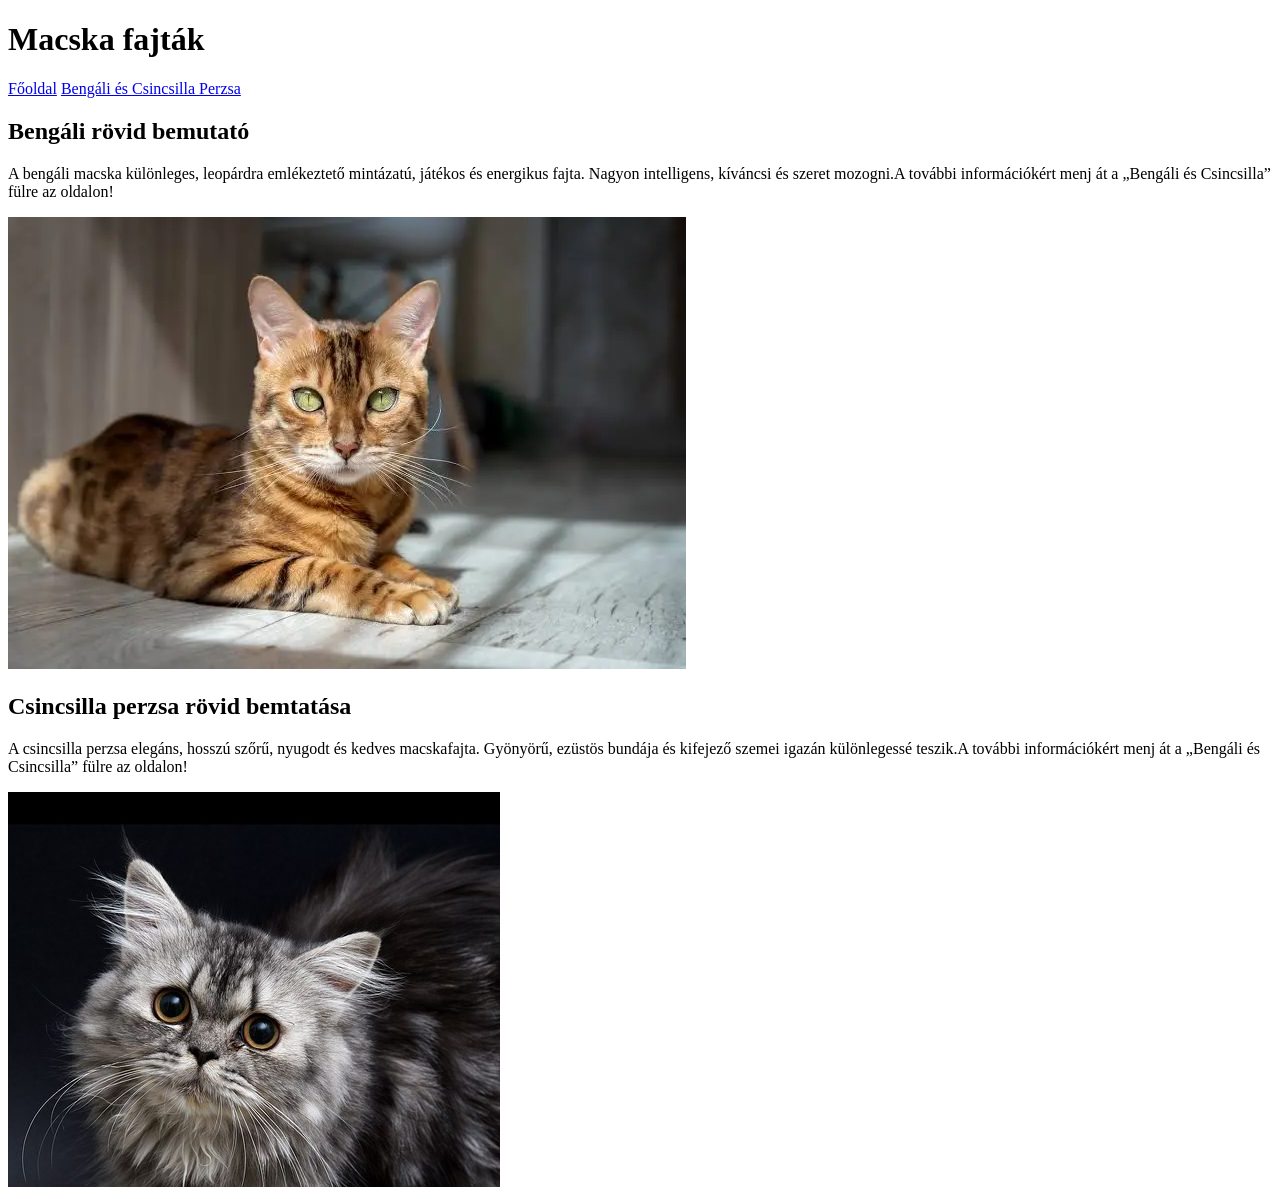
==== index.html @ 0014ad11 "macskahtml" ====
<!DOCTYPE html>
<html lang="hu">

<head>
    <meta charset="UTF-8">
    <meta name="viewport" content="width=device-width, initial-scale=1.0">
    <meta name="keywords" content="Cicák">
    <meta name="description" content="Cicák">
    <title>Horváth Eliza</title>
    <link rel="stylesheet" href="style.css">
    <link rel="stylesheet" href="zizak.html">
</head>

<body>
    <main>
        <header>
            <h1>Macska fajták</h1>
            <a href="index.html">Főoldal</a>
            <a href="zizak.html">Bengáli és Csincsilla Perzsa</a>
        </header>
        <article class="Bengáli">
            <h2>Bengáli rövid bemutató</h2>
            <p>A bengáli macska különleges, leopárdra emlékeztető mintázatú, játékos és energikus fajta. Nagyon
                intelligens, kíváncsi és szeret mozogni.A további információkért menj át a „Bengáli és Csincsilla” fülre
                az oldalon!</p>
                <img src="kepek/perzsa.webp" alt="">
        </article>
        <article class="Csincsilla Perzsa">
            <h2>Csincsilla perzsa rövid bemtatása</h2>
            <p>A csincsilla perzsa elegáns, hosszú szőrű, nyugodt és kedves macskafajta. Gyönyörű, ezüstös bundája és
                kifejező szemei igazán különlegessé teszik.A további információkért menj át a „Bengáli és Csincsilla”
                fülre az oldalon!</p>
                <img src="kepek/csincsilla_perzsa.jpg" alt="">
        </article>

    </main>
</body>

</html>
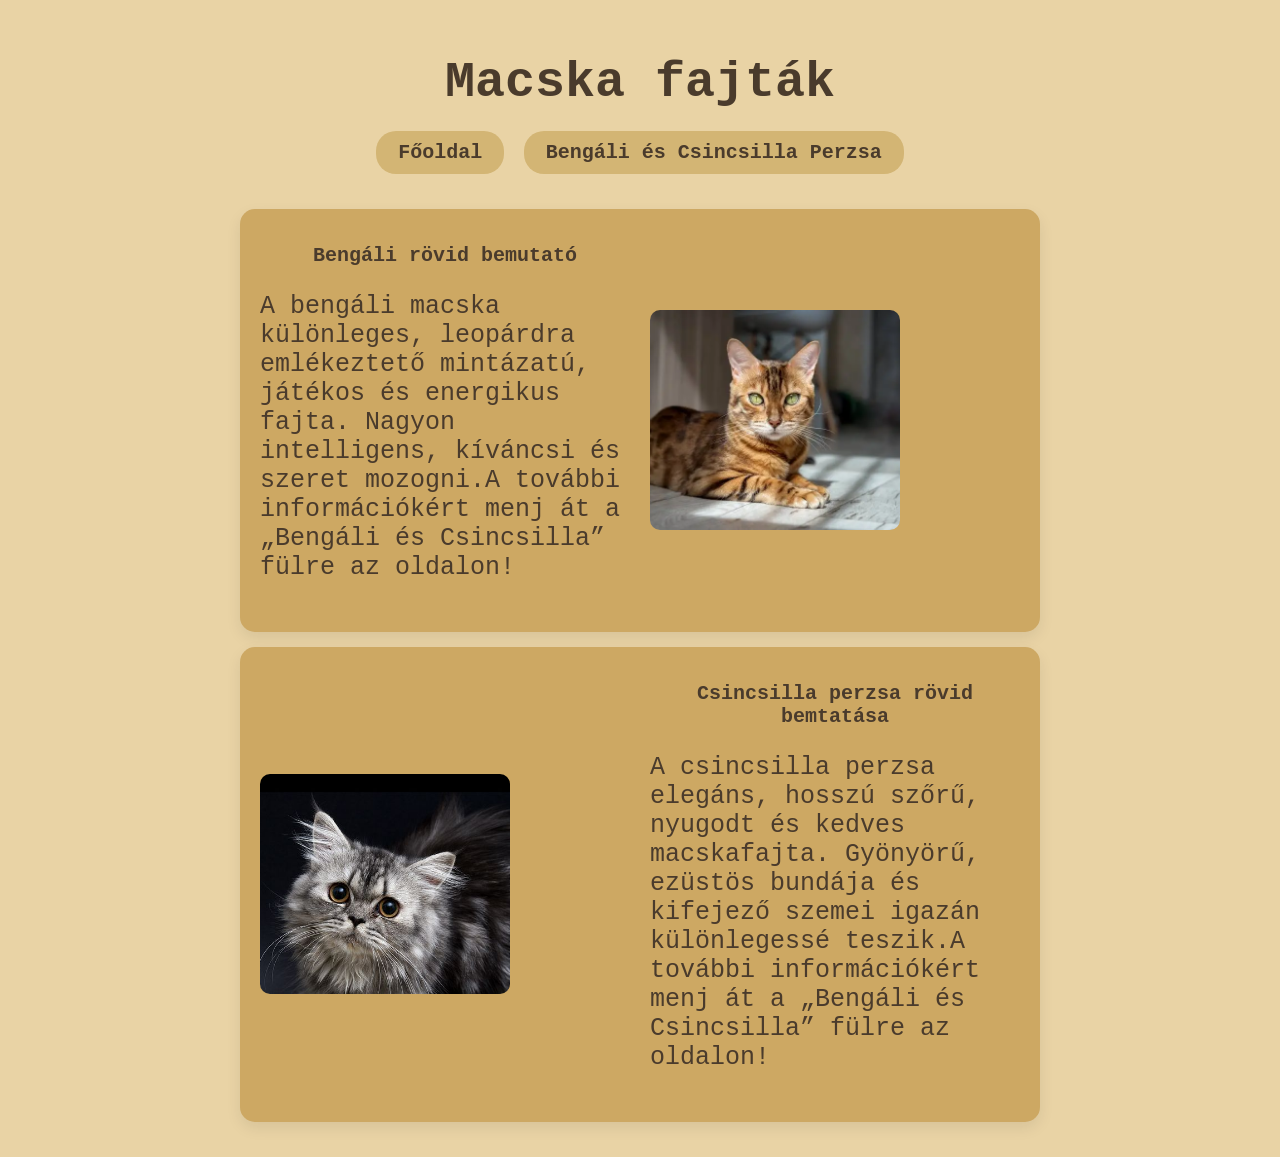
==== commit 5478d490: "index,css kész" ====
--- a/index.html
+++ b/index.html
@@ -18,19 +18,26 @@
             <a href="index.html">Főoldal</a>
             <a href="zizak.html">Bengáli és Csincsilla Perzsa</a>
         </header>
+        <article class="zizak">
         <article class="Bengáli">
+            
+            <div>
             <h2>Bengáli rövid bemutató</h2>
             <p>A bengáli macska különleges, leopárdra emlékeztető mintázatú, játékos és energikus fajta. Nagyon
                 intelligens, kíváncsi és szeret mozogni.A további információkért menj át a „Bengáli és Csincsilla” fülre
-                az oldalon!</p>
-                <img src="kepek/perzsa.webp" alt="">
+                az oldalon!</p>  
+            </div>
+         <img src="kepek/perzsa.webp" alt="">
         </article>
-        <article class="Csincsilla Perzsa">
+        <article class="CsincsillaPerzsa">
+            <img src="kepek/csincsilla_perzsa.jpg" alt="">
+            <div>
             <h2>Csincsilla perzsa rövid bemtatása</h2>
             <p>A csincsilla perzsa elegáns, hosszú szőrű, nyugodt és kedves macskafajta. Gyönyörű, ezüstös bundája és
                 kifejező szemei igazán különlegessé teszik.A további információkért menj át a „Bengáli és Csincsilla”
                 fülre az oldalon!</p>
-                <img src="kepek/csincsilla_perzsa.jpg" alt="">
+            </div>
+        </article>
         </article>
 
     </main>
--- a/style.css
+++ b/style.css
@@ -0,0 +1,93 @@
+* {
+    box-sizing: border-box;
+}
+
+body {
+    background-color: #e9d3a5;
+    font-family: 'Courier New', Courier, monospace;
+    margin: 0;
+    padding: 20px 0;
+}
+
+header {
+    width: 100%;
+    text-align: center;
+    margin-bottom: 45px;
+}
+main{
+    max-width: 800px;
+    margin: auto;
+}
+h1 {
+    font-size: 50px;
+    color: #4a3b2c;
+    margin-bottom: 30px;
+    font-family: 'Courier New', Courier, monospace;
+}
+
+h2 {
+    font-size: 35px;
+    font-family: 'Courier New', Courier, monospace;
+}
+
+a {
+    padding: 10px 22px;
+    margin: 5px;
+    text-align: center;
+    text-decoration: none;
+    color: #4a3b2c;
+    font-size: 20px;
+    font-weight: 600;
+    border-color: #d3b574;
+    background-color: #d3b574;
+    border-radius: 20px;
+}
+
+h2 {
+    font-size: 20px;
+    margin-top: 15px;
+    text-align: center;
+    color: #4a3b2c;
+}
+
+p {
+    font-size: 25px;
+    text-align: justify;
+    text-align: left;
+    margin-bottom: 30px;
+    color: #4a3b2c;
+}
+
+.zizak {
+    display: grid;
+    grid-template-rows: 1fr;
+    gap: 15px;
+    margin-bottom: 15px;
+}
+
+img {
+    width: 250px;
+    height: 220px;
+    object-fit: cover;
+    border-radius: 10px;
+}
+
+.Bengáli,.CsincsillaPerzsa {
+   display: grid;
+   grid-template-columns: 1fr 1fr;
+   align-items: center;
+   gap: 20px;
+   background-color: #cda863; 
+   padding: 20px;
+   border-radius: 15px;
+   box-shadow: 0 6px 15px rgba(0,0,0,0.08);
+}
+
+
+@media screen and (max-width:600px) {
+    .zizak {
+        display: grid;
+        grid-template-columns: 1fr;
+    }
+
+}
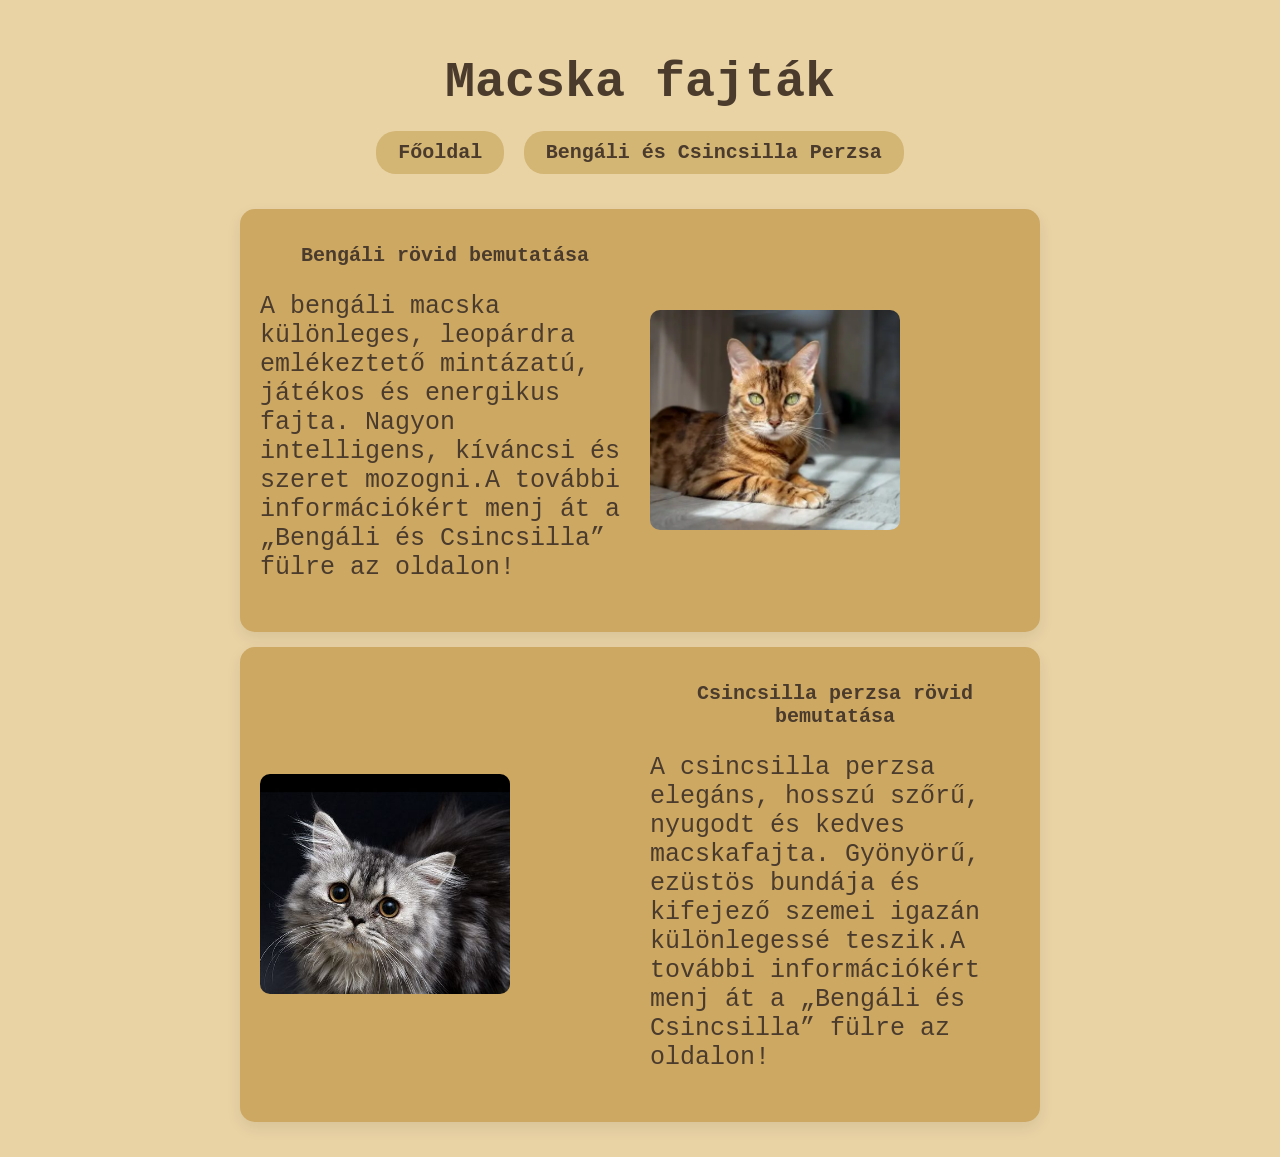
==== commit 14e5f4c7: "javitas" ====
--- a/index.html
+++ b/index.html
@@ -22,7 +22,7 @@
         <article class="Bengáli">
             
             <div>
-            <h2>Bengáli rövid bemutató</h2>
+            <h2>Bengáli rövid bemutatása</h2>
             <p>A bengáli macska különleges, leopárdra emlékeztető mintázatú, játékos és energikus fajta. Nagyon
                 intelligens, kíváncsi és szeret mozogni.A további információkért menj át a „Bengáli és Csincsilla” fülre
                 az oldalon!</p>  
@@ -32,7 +32,7 @@
         <article class="CsincsillaPerzsa">
             <img src="kepek/csincsilla_perzsa.jpg" alt="">
             <div>
-            <h2>Csincsilla perzsa rövid bemtatása</h2>
+            <h2>Csincsilla perzsa rövid bemutatása</h2>
             <p>A csincsilla perzsa elegáns, hosszú szőrű, nyugodt és kedves macskafajta. Gyönyörű, ezüstös bundája és
                 kifejező szemei igazán különlegessé teszik.A további információkért menj át a „Bengáli és Csincsilla”
                 fülre az oldalon!</p>
